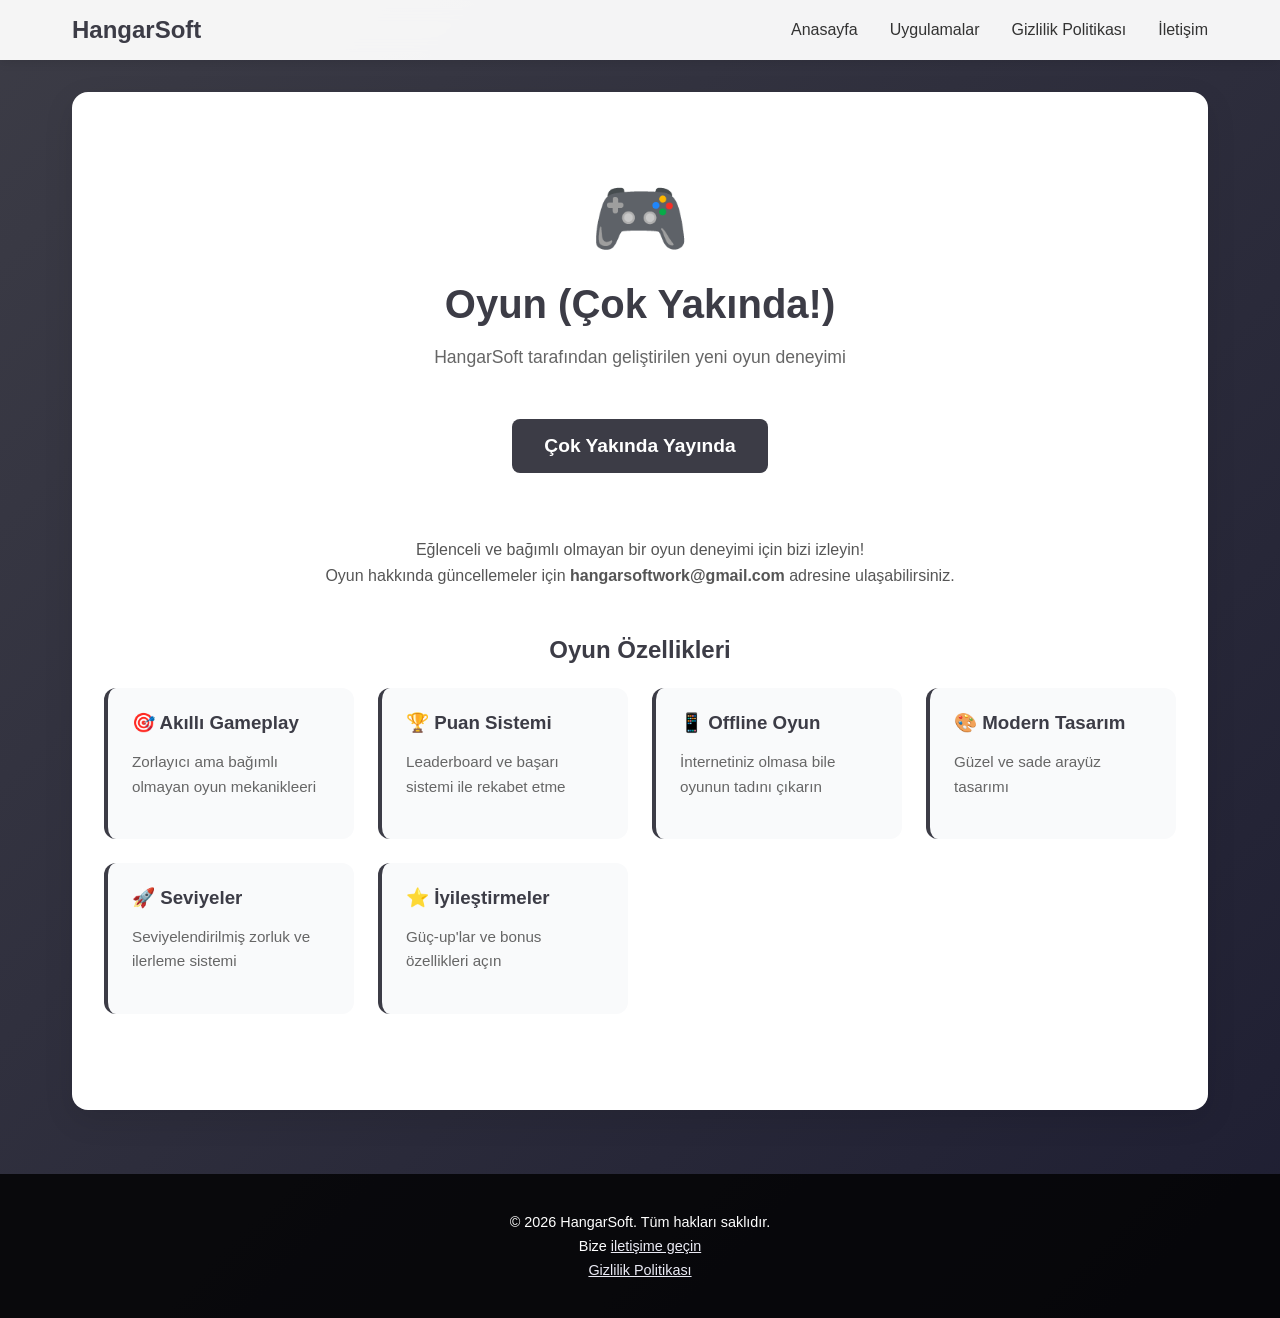
==== game.html @ fc6cee53 "Add files via upload" ====
<!DOCTYPE html>
<html lang="tr">
<head>
    <meta charset="UTF-8">
    <meta name="viewport" content="width=device-width, initial-scale=1.0">
    <title>Oyun - HangarSoft</title>
    <meta name="description" content="HangarSoft Oyun">
    <meta name="theme-color" content="#3C3C46">
    <link rel="icon" type="image/svg+xml" href="data:image/svg+xml,<svg xmlns='http://www.w3.org/2000/svg' viewBox='0 0 100 100'><rect fill='%233C3C46' width='100' height='100'/><text x='50' y='65' font-size='60' font-weight='bold' fill='white' text-anchor='middle'>H</text></svg>">
    <style>
        * {
            margin: 0;
            padding: 0;
            box-sizing: border-box;
        }

        body {
            font-family: -apple-system, BlinkMacSystemFont, 'Segoe UI', Roboto, Oxygen, Ubuntu, Cantarell, sans-serif;
            background: linear-gradient(135deg, #3C3C46 0%, #1E1E32 100%);
            min-height: 100vh;
            color: #333;
        }

        header {
            background: rgba(255, 255, 255, 0.95);
            backdrop-filter: blur(10px);
            box-shadow: 0 2px 10px rgba(0, 0, 0, 0.1);
            position: sticky;
            top: 0;
            z-index: 100;
        }

        nav {
            max-width: 1200px;
            margin: 0 auto;
            padding: 1rem 2rem;
            display: flex;
            justify-content: space-between;
            align-items: center;
        }

        .logo {
            font-size: 1.5rem;
            font-weight: bold;
            color: #3C3C46;
            text-decoration: none;
        }

        nav ul {
            list-style: none;
            display: flex;
            gap: 2rem;
        }

        nav a {
            text-decoration: none;
            color: #333;
            font-weight: 500;
            transition: color 0.3s;
        }

        nav a:hover {
            color: #3C3C46;
        }

        .container {
            max-width: 1200px;
            margin: 0 auto;
            padding: 0 2rem;
        }

        main {
            background: white;
            margin: 2rem auto;
            border-radius: 1rem;
            padding: 4rem 2rem;
            box-shadow: 0 10px 30px rgba(0, 0, 0, 0.1);
            text-align: center;
        }

        main h1 {
            color: #3C3C46;
            margin-bottom: 1rem;
            font-size: 2.5rem;
        }

        .game-icon {
            font-size: 5rem;
            margin: 1rem 0;
        }

        main p {
            color: #666;
            font-size: 1.1rem;
            margin: 1rem 0;
            line-height: 1.6;
        }

        .coming-soon {
            display: inline-block;
            background: #3C3C46;
            color: white;
            padding: 1rem 2rem;
            border-radius: 0.5rem;
            font-size: 1.2rem;
            font-weight: bold;
            margin: 2rem 0;
        }

        .features {
            margin-top: 3rem;
            text-align: left;
        }

        .features h2 {
            color: #3C3C46;
            margin-bottom: 1.5rem;
            text-align: center;
        }

        .features-grid {
            display: grid;
            grid-template-columns: repeat(auto-fit, minmax(200px, 1fr));
            gap: 1.5rem;
            margin-bottom: 2rem;
        }

        .feature-item {
            background: #f9fafb;
            padding: 1.5rem;
            border-radius: 0.75rem;
            border-left: 4px solid #3C3C46;
        }

        .feature-item h3 {
            color: #3C3C46;
            margin-bottom: 0.5rem;
        }

        .feature-item p {
            font-size: 0.95rem;
            color: #666;
        }

        footer {
            background: rgba(0, 0, 0, 0.8);
            color: white;
            text-align: center;
            padding: 2rem;
            margin-top: 4rem;
        }

        footer p {
            margin: 0.5rem 0;
            font-size: 0.9rem;
        }

        footer a {
            color: #EBEBF5;
            text-decoration: underline;
        }

        @media (max-width: 768px) {
            main {
                padding: 2rem 1rem;
            }

            nav ul {
                gap: 1rem;
                font-size: 0.9rem;
            }

            main h1 {
                font-size: 1.8rem;
            }

            .game-icon {
                font-size: 3rem;
            }
        }
    </style>
</head>
<body>
    <header>
        <nav>
            <a href="index.html" class="logo">HangarSoft</a>
            <ul>
                <li><a href="index.html">Anasayfa</a></li>
                <li><a href="index.html">Uygulamalar</a></li>
                <li><a href="privacy-policy">Gizlilik Politikası</a></li>
                <li><a href="index.html">İletişim</a></li>
            </ul>
        </nav>
    </header>

    <div class="container">
        <main>
            <div class="game-icon">🎮</div>
            <h1>Oyun (Çok Yakında!)</h1>
            <p>HangarSoft tarafından geliştirilen yeni oyun deneyimi</p>
            
            <div class="coming-soon">Çok Yakında Yayında</div>

            <p style="margin-top: 2rem; font-size: 1rem; color: #555;">
                Eğlenceli ve bağımlı olmayan bir oyun deneyimi için bizi izleyin!<br>
                Oyun hakkında güncellemeler için <strong>hangarsoftwork@gmail.com</strong> adresine ulaşabilirsiniz.
            </p>

            <div class="features">
                <h2>Oyun Özellikleri</h2>
                <div class="features-grid">
                    <div class="feature-item">
                        <h3>🎯 Akıllı Gameplay</h3>
                        <p>Zorlayıcı ama bağımlı olmayan oyun mekanikleeri</p>
                    </div>
                    <div class="feature-item">
                        <h3>🏆 Puan Sistemi</h3>
                        <p>Leaderboard ve başarı sistemi ile rekabet etme</p>
                    </div>
                    <div class="feature-item">
                        <h3>📱 Offline Oyun</h3>
                        <p>İnternetiniz olmasa bile oyunun tadını çıkarın</p>
                    </div>
                    <div class="feature-item">
                        <h3>🎨 Modern Tasarım</h3>
                        <p>Güzel ve sade arayüz tasarımı</p>
                    </div>
                    <div class="feature-item">
                        <h3>🚀 Seviyeler</h3>
                        <p>Seviyelendirilmiş zorluk ve ilerleme sistemi</p>
                    </div>
                    <div class="feature-item">
                        <h3>⭐ İyileştirmeler</h3>
                        <p>Güç-up'lar ve bonus özellikleri açın</p>
                    </div>
                </div>
            </div>
        </main>
    </div>

    <footer>
        <p>&copy; 2026 HangarSoft. Tüm hakları saklıdır.</p>
        <p>Bize <a href="mailto:hangarsoftwork@gmail.com">iletişime geçin</a></p>
        <p><a href="privacy-policy">Gizlilik Politikası</a></p>
    </footer>
</body>
</html>
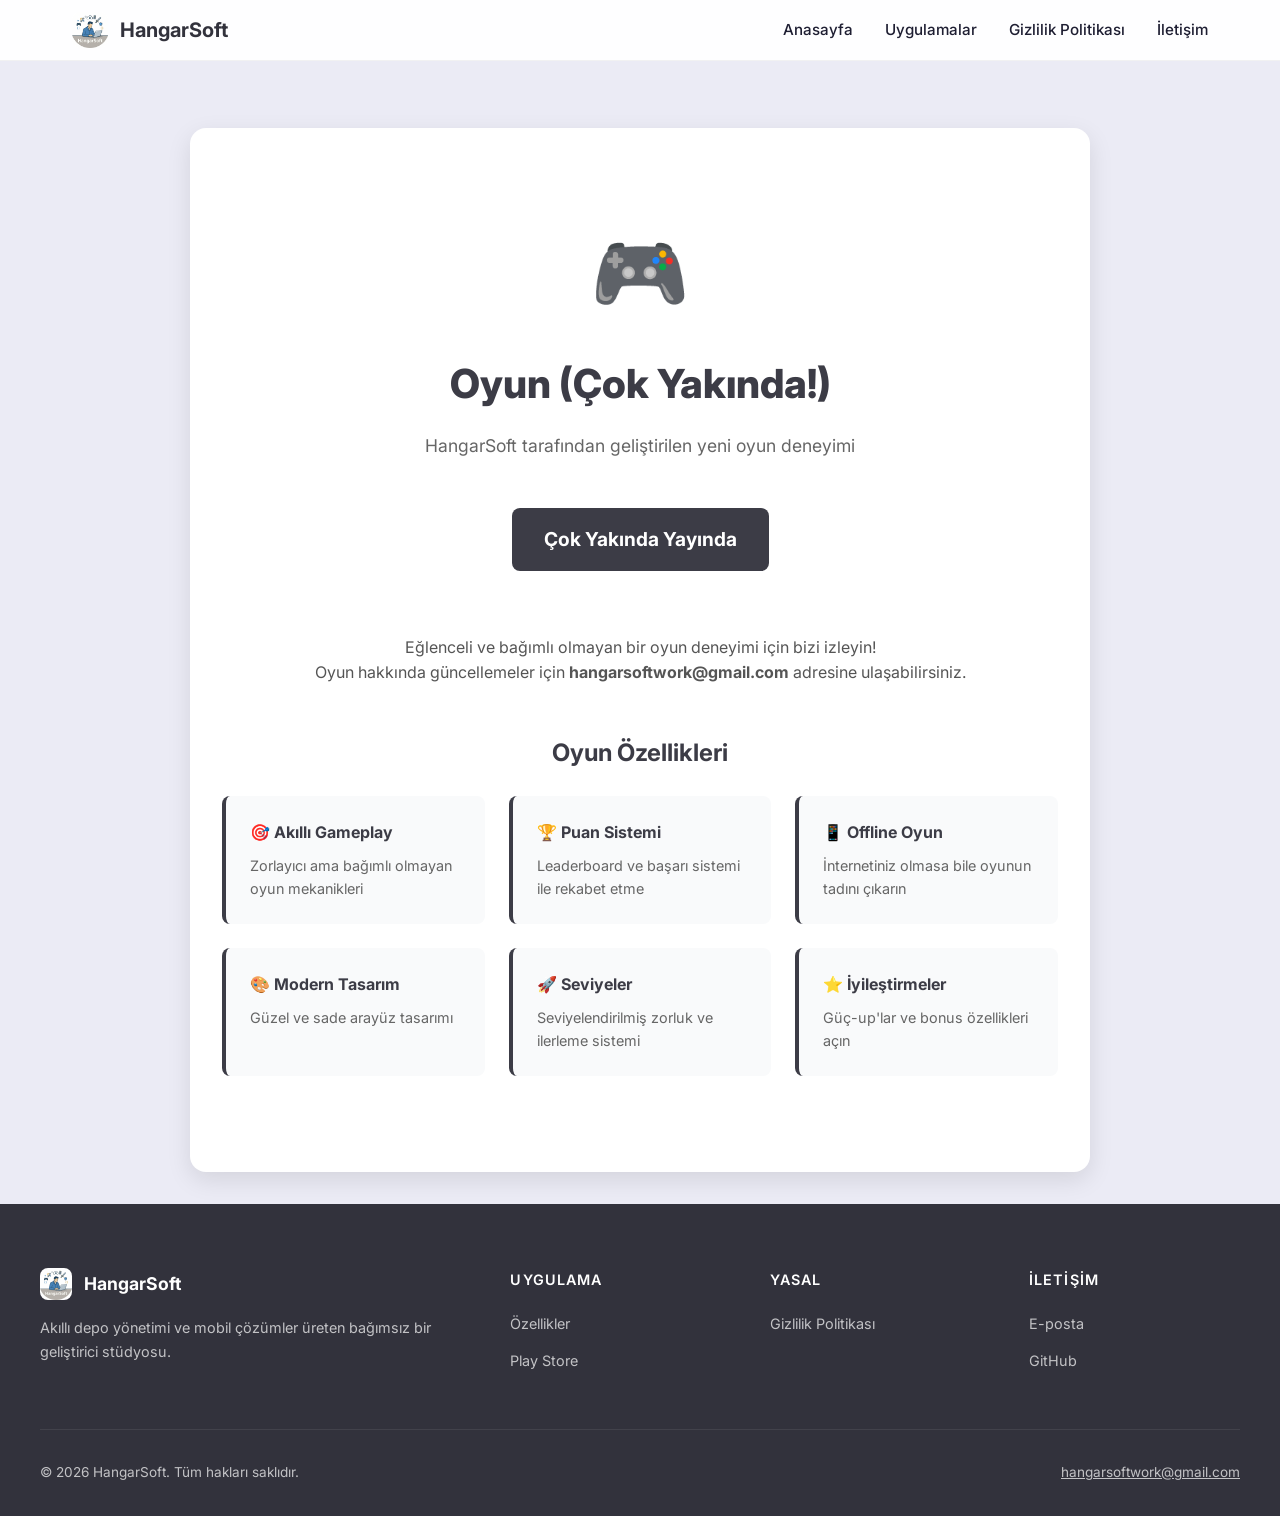
==== commit 748b14da: "Add files via upload" ====
--- a/game.html
+++ b/game.html
@@ -3,245 +3,113 @@
 <head>
     <meta charset="UTF-8">
     <meta name="viewport" content="width=device-width, initial-scale=1.0">
-    <title>Oyun - HangarSoft</title>
-    <meta name="description" content="HangarSoft Oyun">
-    <meta name="theme-color" content="#3C3C46">
-    <link rel="icon" type="image/svg+xml" href="data:image/svg+xml,<svg xmlns='http://www.w3.org/2000/svg' viewBox='0 0 100 100'><rect fill='%233C3C46' width='100' height='100'/><text x='50' y='65' font-size='60' font-weight='bold' fill='white' text-anchor='middle'>H</text></svg>">
-    <style>
-        * {
-            margin: 0;
-            padding: 0;
-            box-sizing: border-box;
-        }
-
-        body {
-            font-family: -apple-system, BlinkMacSystemFont, 'Segoe UI', Roboto, Oxygen, Ubuntu, Cantarell, sans-serif;
-            background: linear-gradient(135deg, #3C3C46 0%, #1E1E32 100%);
-            min-height: 100vh;
-            color: #333;
-        }
-
-        header {
-            background: rgba(255, 255, 255, 0.95);
-            backdrop-filter: blur(10px);
-            box-shadow: 0 2px 10px rgba(0, 0, 0, 0.1);
-            position: sticky;
-            top: 0;
-            z-index: 100;
-        }
-
-        nav {
-            max-width: 1200px;
-            margin: 0 auto;
-            padding: 1rem 2rem;
-            display: flex;
-            justify-content: space-between;
-            align-items: center;
-        }
-
-        .logo {
-            font-size: 1.5rem;
-            font-weight: bold;
-            color: #3C3C46;
-            text-decoration: none;
-        }
-
-        nav ul {
-            list-style: none;
-            display: flex;
-            gap: 2rem;
-        }
-
-        nav a {
-            text-decoration: none;
-            color: #333;
-            font-weight: 500;
-            transition: color 0.3s;
-        }
-
-        nav a:hover {
-            color: #3C3C46;
-        }
-
-        .container {
-            max-width: 1200px;
-            margin: 0 auto;
-            padding: 0 2rem;
-        }
-
-        main {
-            background: white;
-            margin: 2rem auto;
-            border-radius: 1rem;
-            padding: 4rem 2rem;
-            box-shadow: 0 10px 30px rgba(0, 0, 0, 0.1);
-            text-align: center;
-        }
-
-        main h1 {
-            color: #3C3C46;
-            margin-bottom: 1rem;
-            font-size: 2.5rem;
-        }
-
-        .game-icon {
-            font-size: 5rem;
-            margin: 1rem 0;
-        }
-
-        main p {
-            color: #666;
-            font-size: 1.1rem;
-            margin: 1rem 0;
-            line-height: 1.6;
-        }
-
-        .coming-soon {
-            display: inline-block;
-            background: #3C3C46;
-            color: white;
-            padding: 1rem 2rem;
-            border-radius: 0.5rem;
-            font-size: 1.2rem;
-            font-weight: bold;
-            margin: 2rem 0;
-        }
-
-        .features {
-            margin-top: 3rem;
-            text-align: left;
-        }
-
-        .features h2 {
-            color: #3C3C46;
-            margin-bottom: 1.5rem;
-            text-align: center;
-        }
-
-        .features-grid {
-            display: grid;
-            grid-template-columns: repeat(auto-fit, minmax(200px, 1fr));
-            gap: 1.5rem;
-            margin-bottom: 2rem;
-        }
-
-        .feature-item {
-            background: #f9fafb;
-            padding: 1.5rem;
-            border-radius: 0.75rem;
-            border-left: 4px solid #3C3C46;
-        }
-
-        .feature-item h3 {
-            color: #3C3C46;
-            margin-bottom: 0.5rem;
-        }
-
-        .feature-item p {
-            font-size: 0.95rem;
-            color: #666;
-        }
-
-        footer {
-            background: rgba(0, 0, 0, 0.8);
-            color: white;
-            text-align: center;
-            padding: 2rem;
-            margin-top: 4rem;
-        }
-
-        footer p {
-            margin: 0.5rem 0;
-            font-size: 0.9rem;
-        }
-
-        footer a {
-            color: #EBEBF5;
-            text-decoration: underline;
-        }
-
-        @media (max-width: 768px) {
-            main {
-                padding: 2rem 1rem;
-            }
-
-            nav ul {
-                gap: 1rem;
-                font-size: 0.9rem;
-            }
-
-            main h1 {
-                font-size: 1.8rem;
-            }
-
-            .game-icon {
-                font-size: 3rem;
-            }
-        }
-    </style>
+    <title>Oyun Projesi — HangarSoft</title>
+    <meta name="description" content="HangarSoft yakında gelicek oyun projesi">
+    <meta name="theme-color" content="#32323C">
+    <link rel="icon" type="image/svg+xml" href="data:image/svg+xml,<svg xmlns='http://www.w3.org/2000/svg' viewBox='0 0 100 100'><rect fill='%2332323C' width='100' height='100'/><text x='50' y='65' font-size='55' font-weight='bold' fill='white' text-anchor='middle'>H</text></svg>">
+    <link rel="preconnect" href="https://fonts.googleapis.com">
+    <link rel="preconnect" href="https://fonts.gstatic.com" crossorigin>
+    <link href="https://fonts.googleapis.com/css2?family=Inter:wght@300;400;500;600;700;800&display=swap" rel="stylesheet">
+    <link rel="stylesheet" href="css/styles.css">
+    <link rel="stylesheet" href="css/game.css">
+    <script src="js/app.js" defer></script>
 </head>
 <body>
+
     <header>
         <nav>
-            <a href="index.html" class="logo">HangarSoft</a>
-            <ul>
+            <a href="index.html" class="nav-brand">
+                <img src="assets/site-logo.png" alt="HangarSoft">
+                <span>HangarSoft</span>
+            </a>
+            <ul class="nav-links">
                 <li><a href="index.html">Anasayfa</a></li>
                 <li><a href="index.html">Uygulamalar</a></li>
-                <li><a href="privacy-policy">Gizlilik Politikası</a></li>
-                <li><a href="index.html">İletişim</a></li>
+                <li><a href="privacy-policy.html">Gizlilik Politikası</a></li>
+                <li><a href="index.html#iletisim">İletişim</a></li>
             </ul>
+            <button class="mobile-menu-btn" onclick="toggleMenu()" aria-label="Menüyü Aç/Kapat">☰</button>
         </nav>
     </header>
 
-    <div class="container">
-        <main>
-            <div class="game-icon">🎮</div>
-            <h1>Oyun (Çok Yakında!)</h1>
-            <p>HangarSoft tarafından geliştirilen yeni oyun deneyimi</p>
-            
-            <div class="coming-soon">Çok Yakında Yayında</div>
+    <main class="game-main">
+        <div class="game-icon">🎮</div>
+        <h1>Oyun (Çok Yakında!)</h1>
+        <p>HangarSoft tarafından geliştirilen yeni oyun deneyimi</p>
 
-            <p style="margin-top: 2rem; font-size: 1rem; color: #555;">
-                Eğlenceli ve bağımlı olmayan bir oyun deneyimi için bizi izleyin!<br>
-                Oyun hakkında güncellemeler için <strong>hangarsoftwork@gmail.com</strong> adresine ulaşabilirsiniz.
-            </p>
+        <div class="coming-soon">Çok Yakında Yayında</div>
 
-            <div class="features">
-                <h2>Oyun Özellikleri</h2>
-                <div class="features-grid">
-                    <div class="feature-item">
-                        <h3>🎯 Akıllı Gameplay</h3>
-                        <p>Zorlayıcı ama bağımlı olmayan oyun mekanikleeri</p>
-                    </div>
-                    <div class="feature-item">
-                        <h3>🏆 Puan Sistemi</h3>
-                        <p>Leaderboard ve başarı sistemi ile rekabet etme</p>
-                    </div>
-                    <div class="feature-item">
-                        <h3>📱 Offline Oyun</h3>
-                        <p>İnternetiniz olmasa bile oyunun tadını çıkarın</p>
-                    </div>
-                    <div class="feature-item">
-                        <h3>🎨 Modern Tasarım</h3>
-                        <p>Güzel ve sade arayüz tasarımı</p>
-                    </div>
-                    <div class="feature-item">
-                        <h3>🚀 Seviyeler</h3>
-                        <p>Seviyelendirilmiş zorluk ve ilerleme sistemi</p>
-                    </div>
-                    <div class="feature-item">
-                        <h3>⭐ İyileştirmeler</h3>
-                        <p>Güç-up'lar ve bonus özellikleri açın</p>
-                    </div>
+        <p style="margin-top: 2rem; font-size: 1rem; color: #555;">
+            Eğlenceli ve bağımlı olmayan bir oyun deneyimi için bizi izleyin!<br>
+            Oyun hakkında güncellemeler için <strong>hangarsoftwork@gmail.com</strong> adresine ulaşabilirsiniz.
+        </p>
+
+        <div class="features">
+            <h2>Oyun Özellikleri</h2>
+            <div class="features-grid">
+                <div class="feature-item">
+                    <h3>🎯 Akıllı Gameplay</h3>
+                    <p>Zorlayıcı ama bağımlı olmayan oyun mekanikleri</p>
+                </div>
+                <div class="feature-item">
+                    <h3>🏆 Puan Sistemi</h3>
+                    <p>Leaderboard ve başarı sistemi ile rekabet etme</p>
+                </div>
+                <div class="feature-item">
+                    <h3>📱 Offline Oyun</h3>
+                    <p>İnternetiniz olmasa bile oyunun tadını çıkarın</p>
+                </div>
+                <div class="feature-item">
+                    <h3>🎨 Modern Tasarım</h3>
+                    <p>Güzel ve sade arayüz tasarımı</p>
+                </div>
+                <div class="feature-item">
+                    <h3>🚀 Seviyeler</h3>
+                    <p>Seviyelendirilmiş zorluk ve ilerleme sistemi</p>
+                </div>
+                <div class="feature-item">
+                    <h3>⭐ İyileştirmeler</h3>
+                    <p>Güç-up'lar ve bonus özellikleri açın</p>
                 </div>
             </div>
-        </main>
-    </div>
+        </div>
+    </main>
 
     <footer>
-        <p>&copy; 2026 HangarSoft. Tüm hakları saklıdır.</p>
-        <p>Bize <a href="mailto:hangarsoftwork@gmail.com">iletişime geçin</a></p>
-        <p><a href="privacy-policy">Gizlilik Politikası</a></p>
+        <div class="footer-grid">
+            <div class="footer-about">
+                <div class="footer-brand">
+                    <img src="assets/site-logo.png" alt="HangarSoft">
+                    <span>HangarSoft</span>
+                </div>
+                <p>Akıllı depo yönetimi ve mobil çözümler üreten bağımsız bir geliştirici stüdyosu.</p>
+            </div>
+            <div class="footer-col">
+                <h4>Uygulama</h4>
+                <ul>
+                    <li><a href="index.html#ozellikler">Özellikler</a></li>
+                    <li><a href="https://play.google.com/store/apps/details?id=com.fomeon.depomyanimda" target="_blank">Play Store</a></li>
+                </ul>
+            </div>
+            <div class="footer-col">
+                <h4>Yasal</h4>
+                <ul>
+                    <li><a href="privacy-policy.html">Gizlilik Politikası</a></li>
+                </ul>
+            </div>
+            <div class="footer-col">
+                <h4>İletişim</h4>
+                <ul>
+                    <li><a href="mailto:hangarsoftwork@gmail.com">E-posta</a></li>
+                    <li><a href="https://github.com/CaptainChair000" target="_blank">GitHub</a></li>
+                </ul>
+            </div>
+        </div>
+        <div class="footer-bottom">
+            <p>© 2026 HangarSoft. Tüm hakları saklıdır.</p>
+            <p><a href="mailto:hangarsoftwork@gmail.com">hangarsoftwork@gmail.com</a></p>
+        </div>
     </footer>
+
 </body>
 </html>
--- a/css/styles.css
+++ b/css/styles.css
@@ -0,0 +1,427 @@
+/* ═══════════════════════════════════════════════════════════════
+   HangarSoft Developer Portal — Core Styles
+   Ortak: variables, reset, typography, layout, components,
+   footer, animations, shared responsive
+   ═══════════════════════════════════════════════════════════════ */
+
+/* ─── Variables ──────────────────────────────────────────────── */
+:root {
+    --primary-dark: #3C3C46;
+    --primary-darker: #32323C;
+    --secondary: #323232;
+    --light-primary: #EBEBF5;
+    --light-secondary: #D2D2E1;
+    --text-dark: #1E1E32;
+    --text-muted: #555566;
+    --white: #FFFFFF;
+    --radius: 1rem;
+    --radius-sm: 0.5rem;
+    --shadow-sm: 0 2px 8px rgba(0,0,0,0.06);
+    --shadow: 0 8px 24px rgba(0,0,0,0.1);
+    --shadow-lg: 0 20px 40px rgba(0,0,0,0.15);
+    --transition: all 0.3s cubic-bezier(0.4, 0, 0.2, 1);
+}
+
+/* ─── Reset & Base ───────────────────────────────────────────── */
+* {
+    margin: 0;
+    padding: 0;
+    box-sizing: border-box;
+}
+
+html {
+    scroll-behavior: smooth;
+}
+
+body {
+    font-family: 'Inter', -apple-system, BlinkMacSystemFont, 'Segoe UI', Roboto, sans-serif;
+    background: var(--light-primary);
+    color: var(--text-dark);
+    line-height: 1.6;
+    overflow-x: hidden;
+}
+
+/* ─── Header & Navigation ────────────────────────────────────── */
+header {
+    background: rgba(255, 255, 255, 0.92);
+    backdrop-filter: blur(20px) saturate(180%);
+    -webkit-backdrop-filter: blur(20px) saturate(180%);
+    position: fixed;
+    top: 0;
+    left: 0;
+    right: 0;
+    z-index: 1000;
+    border-bottom: 1px solid rgba(0,0,0,0.05);
+}
+
+nav {
+    max-width: 1200px;
+    margin: 0 auto;
+    padding: 0.75rem 2rem;
+    display: flex;
+    justify-content: space-between;
+    align-items: center;
+}
+
+.nav-brand {
+    display: flex;
+    align-items: center;
+    gap: 0.75rem;
+    text-decoration: none;
+    font-weight: 700;
+    font-size: 1.25rem;
+    color: var(--primary-darker);
+}
+
+.nav-brand img {
+    height: 36px;
+    width: auto;
+    border-radius: var(--radius-sm);
+}
+
+.nav-links {
+    display: flex;
+    list-style: none;
+    gap: 2rem;
+    align-items: center;
+}
+
+.nav-links a {
+    text-decoration: none;
+    color: var(--text-dark);
+    font-weight: 500;
+    font-size: 0.95rem;
+    transition: var(--transition);
+    position: relative;
+}
+
+.nav-links a::after {
+    content: '';
+    position: absolute;
+    bottom: -4px;
+    left: 0;
+    width: 0;
+    height: 2px;
+    background: var(--primary-dark);
+    transition: var(--transition);
+    border-radius: 2px;
+}
+
+.nav-links a:hover::after,
+.nav-links a.active::after {
+    width: 100%;
+}
+
+.nav-links a:hover {
+    color: var(--primary-dark);
+}
+
+.btn-nav {
+    background: var(--primary-dark);
+    color: var(--white) !important;
+    padding: 0.5rem 1.25rem;
+    border-radius: 100px;
+    font-weight: 600;
+    font-size: 0.875rem;
+    transition: var(--transition);
+}
+
+.btn-nav:hover {
+    background: var(--primary-darker);
+    transform: translateY(-1px);
+    box-shadow: var(--shadow);
+}
+
+.btn-nav::after { display: none !important; }
+
+.mobile-menu-btn {
+    display: none;
+    background: none;
+    border: none;
+    font-size: 1.5rem;
+    cursor: pointer;
+    color: var(--primary-dark);
+}
+
+/* ─── Buttons ────────────────────────────────────────────────── */
+.btn {
+    display: inline-flex;
+    align-items: center;
+    gap: 0.5rem;
+    padding: 0.875rem 1.75rem;
+    border-radius: 100px;
+    font-size: 1rem;
+    font-weight: 600;
+    text-decoration: none;
+    transition: var(--transition);
+    cursor: pointer;
+    border: none;
+}
+
+.btn-white {
+    background: var(--white);
+    color: var(--primary-darker);
+    box-shadow: 0 4px 16px rgba(0,0,0,0.2);
+}
+
+.btn-white:hover {
+    transform: translateY(-2px);
+    box-shadow: 0 8px 24px rgba(0,0,0,0.3);
+}
+
+.btn-outline {
+    background: transparent;
+    color: var(--white);
+    border: 2px solid rgba(255,255,255,0.3);
+}
+
+.btn-outline:hover {
+    background: rgba(255,255,255,0.1);
+    border-color: rgba(255,255,255,0.5);
+}
+
+.btn-primary {
+    background: var(--primary-dark);
+    color: var(--white);
+}
+
+.btn-primary:hover {
+    background: var(--primary-darker);
+    transform: translateY(-2px);
+    box-shadow: var(--shadow);
+}
+
+.btn-secondary {
+    background: transparent;
+    color: var(--primary-dark);
+    border: 2px solid var(--primary-dark);
+}
+
+.btn-secondary:hover {
+    background: var(--primary-dark);
+    color: var(--white);
+}
+
+/* ─── Section Base ───────────────────────────────────────────── */
+.section {
+    padding: 5rem 2rem;
+    max-width: 1200px;
+    margin: 0 auto;
+}
+
+.section-header {
+    text-align: center;
+    max-width: 640px;
+    margin: 0 auto 3.5rem;
+}
+
+.section-label {
+    display: inline-block;
+    background: var(--light-secondary);
+    color: var(--primary-dark);
+    padding: 0.35rem 1rem;
+    border-radius: 100px;
+    font-size: 0.8rem;
+    font-weight: 600;
+    text-transform: uppercase;
+    letter-spacing: 0.08em;
+    margin-bottom: 1rem;
+}
+
+.section-header h2 {
+    font-size: 2.5rem;
+    font-weight: 800;
+    color: var(--text-dark);
+    margin-bottom: 1rem;
+    letter-spacing: -0.02em;
+}
+
+.section-header p {
+    color: var(--text-muted);
+    font-size: 1.1rem;
+}
+
+/* ─── Feature Cards ──────────────────────────────────────────── */
+.feature-card {
+    background: var(--white);
+    border-radius: var(--radius);
+    padding: 2rem;
+    border: 1px solid rgba(0,0,0,0.04);
+    transition: var(--transition);
+    position: relative;
+    overflow: hidden;
+}
+
+.feature-card::before {
+    content: '';
+    position: absolute;
+    top: 0;
+    left: 0;
+    right: 0;
+    height: 3px;
+    background: linear-gradient(90deg, var(--primary-dark), var(--light-secondary));
+    transform: scaleX(0);
+    transition: var(--transition);
+}
+
+.feature-card:hover::before {
+    transform: scaleX(1);
+}
+
+.feature-card:hover {
+    transform: translateY(-4px);
+    box-shadow: var(--shadow-lg);
+    border-color: transparent;
+}
+
+.feature-icon {
+    width: 52px;
+    height: 52px;
+    background: linear-gradient(135deg, var(--light-primary) 0%, var(--light-secondary) 100%);
+    border-radius: var(--radius-sm);
+    display: flex;
+    align-items: center;
+    justify-content: center;
+    font-size: 1.5rem;
+    margin-bottom: 1.25rem;
+}
+
+.feature-card h3 {
+    font-size: 1.15rem;
+    font-weight: 700;
+    color: var(--text-dark);
+    margin-bottom: 0.5rem;
+}
+
+.feature-card p {
+    font-size: 0.9rem;
+    color: var(--text-muted);
+    line-height: 1.6;
+}
+
+/* ─── Footer ─────────────────────────────────────────────────── */
+footer {
+    background: var(--primary-darker);
+    color: rgba(255,255,255,0.7);
+    padding: 4rem 2rem 2rem;
+}
+
+.footer-grid {
+    max-width: 1200px;
+    margin: 0 auto;
+    display: grid;
+    grid-template-columns: 2fr 1fr 1fr 1fr;
+    gap: 3rem;
+    margin-bottom: 3rem;
+}
+
+.footer-brand {
+    display: flex;
+    align-items: center;
+    gap: 0.75rem;
+    margin-bottom: 1rem;
+}
+
+.footer-brand img {
+    height: 32px;
+    border-radius: var(--radius-sm);
+}
+
+.footer-brand span {
+    font-weight: 700;
+    font-size: 1.1rem;
+    color: var(--white);
+}
+
+.footer-about p {
+    font-size: 0.9rem;
+    line-height: 1.7;
+    margin-bottom: 1rem;
+}
+
+.footer-col h4 {
+    color: var(--white);
+    font-size: 0.9rem;
+    font-weight: 600;
+    text-transform: uppercase;
+    letter-spacing: 0.08em;
+    margin-bottom: 1.25rem;
+}
+
+.footer-col ul {
+    list-style: none;
+    display: flex;
+    flex-direction: column;
+    gap: 0.75rem;
+}
+
+.footer-col a {
+    color: rgba(255,255,255,0.7);
+    text-decoration: none;
+    font-size: 0.9rem;
+    transition: var(--transition);
+}
+
+.footer-col a:hover {
+    color: var(--white);
+}
+
+.footer-bottom {
+    max-width: 1200px;
+    margin: 0 auto;
+    padding-top: 2rem;
+    border-top: 1px solid rgba(255,255,255,0.08);
+    display: flex;
+    justify-content: space-between;
+    align-items: center;
+    flex-wrap: wrap;
+    gap: 1rem;
+    font-size: 0.85rem;
+}
+
+.footer-bottom a {
+    color: rgba(255,255,255,0.7);
+}
+
+/* ─── Animations ─────────────────────────────────────────────── */
+.fade-in {
+    opacity: 0;
+    transform: translateY(24px);
+    transition: opacity 0.6s ease, transform 0.6s ease;
+}
+
+.fade-in.visible {
+    opacity: 1;
+    transform: translateY(0);
+}
+
+@keyframes pulse {
+    0%, 100% { opacity: 1; transform: scale(1); }
+    50% { opacity: 0.6; transform: scale(0.9); }
+}
+
+@keyframes float {
+    0%, 100% { transform: translateY(0px); }
+    50% { transform: translateY(-12px); }
+}
+
+@keyframes spin {
+    from { transform: rotate(0deg); }
+    to { transform: rotate(360deg); }
+}
+
+/* ─── Shared Responsive ──────────────────────────────────────── */
+@media (max-width: 992px) {
+    .footer-grid { grid-template-columns: 1fr 1fr; }
+}
+
+@media (max-width: 768px) {
+    .nav-links { display: none; }
+    .mobile-menu-btn { display: block; }
+
+    .section { padding: 3rem 1.5rem; }
+    .section-header h2 { font-size: 1.75rem; }
+
+    .footer-grid { grid-template-columns: 1fr; gap: 2rem; }
+    .footer-bottom { flex-direction: column; text-align: center; }
+}
--- a/css/game.css
+++ b/css/game.css
@@ -0,0 +1,102 @@
+/* ═══════════════════════════════════════════════════════════════
+   Game (Coming Soon) Page Specific Styles
+   ═══════════════════════════════════════════════════════════════ */
+
+.game-main {
+    background: var(--white);
+    margin: 8rem auto 2rem;
+    border-radius: var(--radius);
+    padding: 4rem 2rem;
+    box-shadow: var(--shadow);
+    max-width: 900px;
+    text-align: center;
+}
+
+.game-main h1 {
+    color: var(--primary-dark);
+    margin-bottom: 1rem;
+    font-size: 2.5rem;
+    font-weight: 800;
+}
+
+.game-icon {
+    font-size: 5rem;
+    margin: 1rem 0;
+}
+
+.game-main > p {
+    color: #666;
+    font-size: 1.1rem;
+    margin: 1rem 0;
+    line-height: 1.6;
+}
+
+.coming-soon {
+    display: inline-block;
+    background: var(--primary-dark);
+    color: var(--white);
+    padding: 1rem 2rem;
+    border-radius: var(--radius-sm);
+    font-size: 1.2rem;
+    font-weight: bold;
+    margin: 2rem 0;
+}
+
+.features {
+    margin-top: 3rem;
+    text-align: left;
+}
+
+.features h2 {
+    color: var(--primary-dark);
+    margin-bottom: 1.5rem;
+    text-align: center;
+    font-size: 1.5rem;
+    font-weight: 700;
+}
+
+.features-grid {
+    display: grid;
+    grid-template-columns: repeat(auto-fit, minmax(200px, 1fr));
+    gap: 1.5rem;
+    margin-bottom: 2rem;
+}
+
+.feature-item {
+    background: #f9fafb;
+    padding: 1.5rem;
+    border-radius: var(--radius-sm);
+    border-left: 4px solid var(--primary-dark);
+}
+
+.feature-item h3 {
+    color: var(--primary-dark);
+    margin-bottom: 0.5rem;
+    font-size: 1rem;
+    font-weight: 700;
+}
+
+.feature-item p {
+    font-size: 0.9rem;
+    color: #666;
+}
+
+@media (max-width: 768px) {
+    .game-main {
+        margin-top: 6rem;
+        padding: 2rem 1rem;
+    }
+
+    .game-main h1 {
+        font-size: 1.8rem;
+    }
+
+    .game-icon {
+        font-size: 3rem;
+    }
+
+    .nav-links {
+        gap: 1rem;
+        font-size: 0.9rem;
+    }
+}
